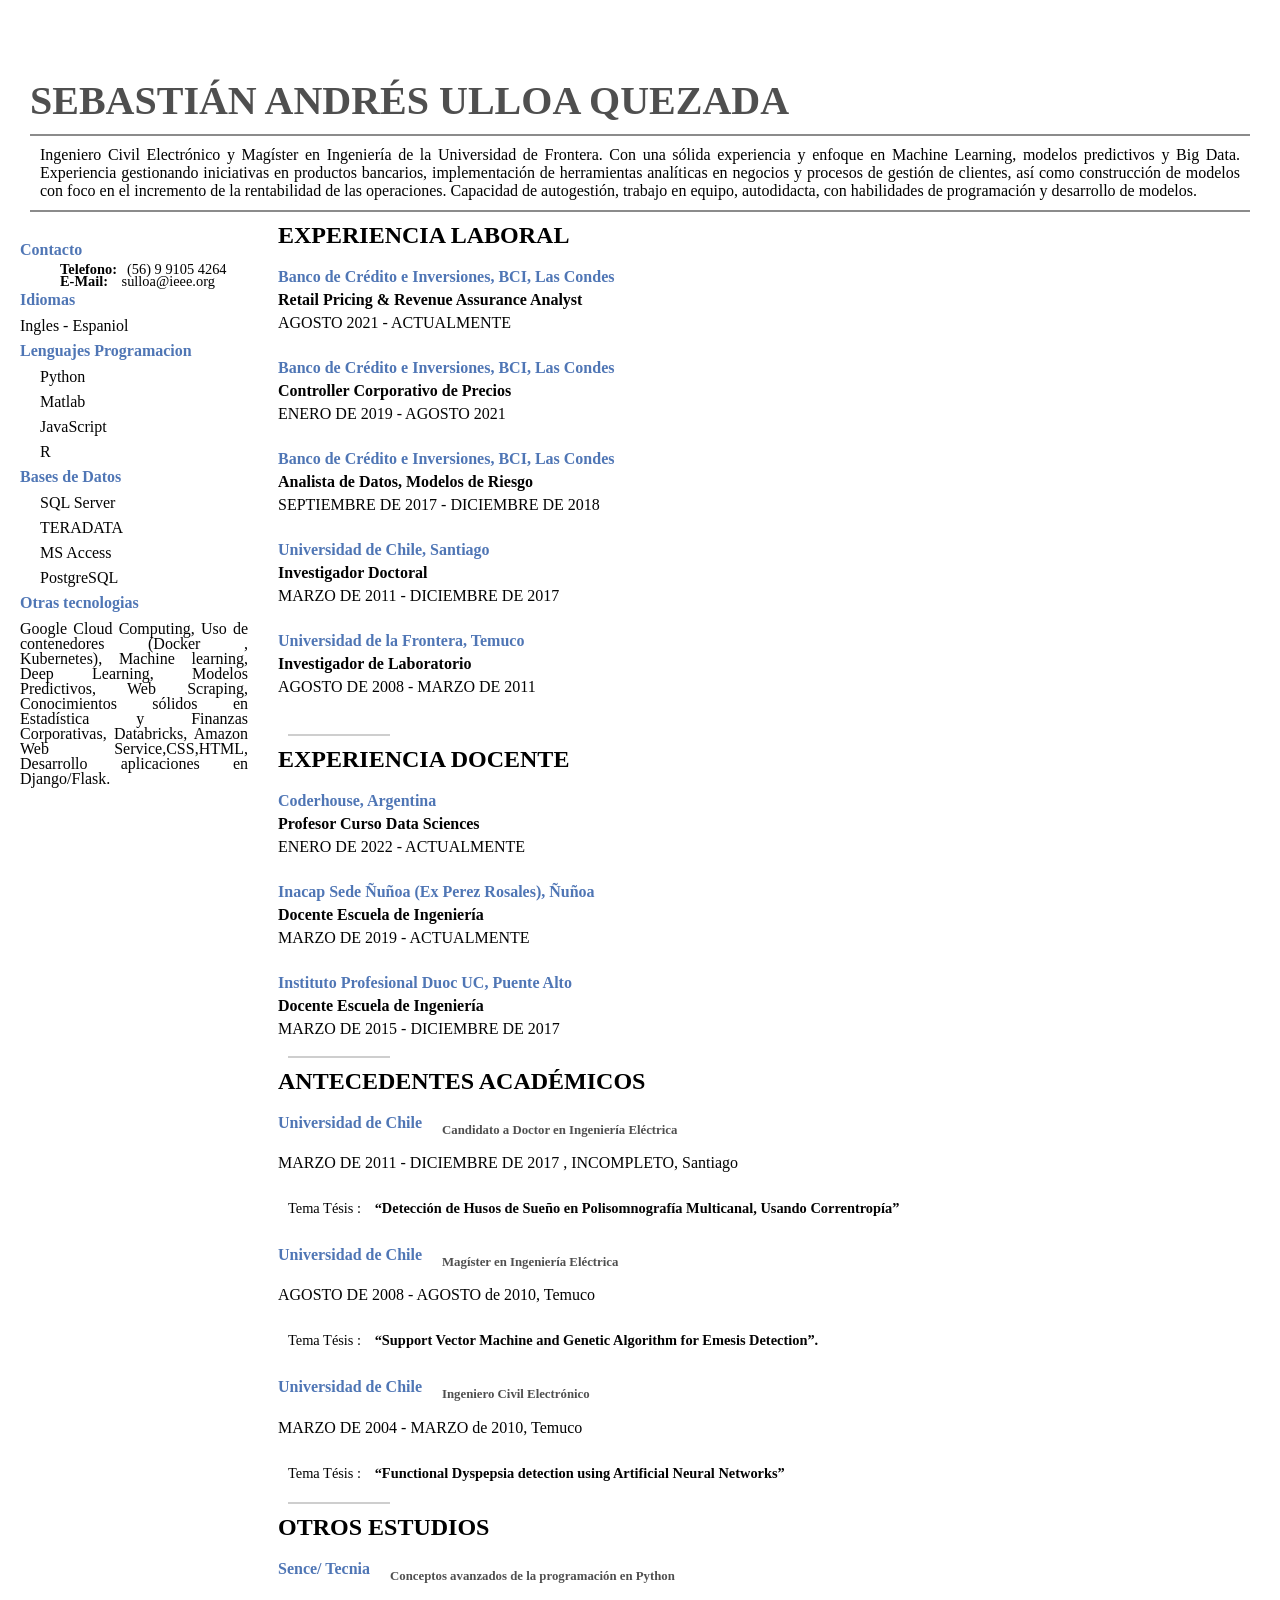
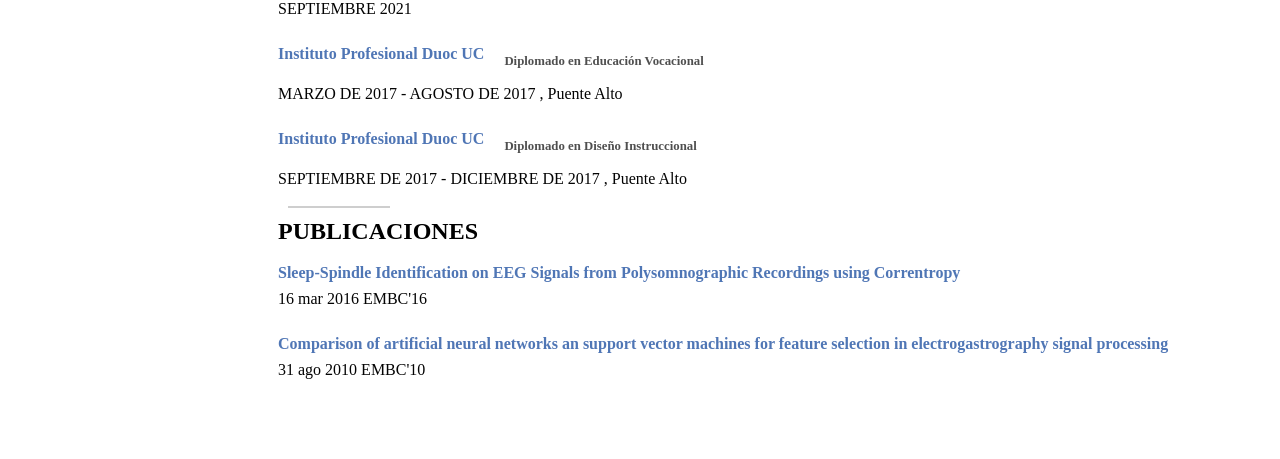
==== index.html @ 3f499055 "sdf" ====
<!DOCTYPE html>
<html>
<head>
    <link rel="stylesheet" type="text/css" href="CV.css"></link>
</head>
<body>


<div  class="nombre"><br>SEBASTIÁN ANDRÉS ULLOA QUEZADA</div>
<div class="perfil">
    <p>Ingeniero Civil Electrónico y Magíster en Ingeniería de la Universidad de Frontera. Con una sólida experiencia y enfoque en Machine Learning, modelos predictivos y Big Data.
        Experiencia gestionando iniciativas en productos bancarios, implementación de herramientas analíticas en negocios y procesos de gestión de clientes, así como construcción de modelos con foco en el incremento de la rentabilidad de las operaciones. Capacidad de autogestión, trabajo en equipo, autodidacta, con habilidades de programación y desarrollo de modelos.
    </p>
</div>

<div class="menu">
    <div class="item">
        <div class="institucion">Contacto</div>
        <div class="datos"><ul>
            <li><strong>Telefono:</strong>(56) 9 9105 4264</li>
            <li><strong>E-Mail:</strong> sulloa@ieee.org</li>
        </ul>
            </div>
        <div class="institucion">Idiomas</div>
        <div class="periodo">Ingles - Espaniol</div>
        <div class="institucion">Lenguajes Programacion</div>
        <div class="periodo">
            <ul>
                <li>Python</li>
                <li>Matlab</li>
                <li>JavaScript</li>
                <li>R</li>
            </ul>
        </div>
        <div class="institucion">Bases de Datos</div>
        <div class="periodo">
            <ul>
                <li>SQL Server</li>
                <li>TERADATA</li>
                <li>MS Access</li>
                <li>PostgreSQL</li>
            </ul>
        </div>
        <div class="institucion">Otras tecnologias</div>
        <div class="periodo">Google Cloud Computing, Uso de contenedores (Docker , Kubernetes), Machine learning, Deep Learning, Modelos Predictivos, Web Scraping, Conocimientos sólidos en Estadística y Finanzas Corporativas, Databricks, Amazon Web Service,CSS,HTML, Desarrollo aplicaciones en Django/Flask.</div>
        
    </div> 
     </div>

<div class="contenido">

    <div class="subtitulo">EXPERIENCIA LABORAL</div>
    <div class="item">
        <div class="institucion">Banco de Crédito e Inversiones, BCI, Las Condes</div>
        <div class="cargo">Retail Pricing & Revenue Assurance Analyst</div>
        <div class="periodo">AGOSTO 2021 - ACTUALMENTE</div>
        <div class="detalle-no">Identificación de oportunidades y mejorar la rentabilidad del banco y sus productos, así como participar de las iniciativas de innovación que se generan dentro de banco retail. Encargado en iniciativas de Avance en Cuotas, apoyo en los modelos de gestión de clientes depósitos a plazo y análisis/fijación de precios hipotecarios.
    </div> </div>
    <div class="item">
        <div class="institucion">Banco de Crédito e Inversiones, BCI, Las Condes</div>
        <div class="cargo">Controller Corporativo de Precios</div>
        <div class="periodo">ENERO DE 2019 - AGOSTO 2021</div>
        <div class="detalle-no">Análisis y Control de precios en productos financieros, área de Pricing gerencia segmentos, generando propuestas y acciones mediante el uso de técnicas estadísticas y ciencia de datos. Monitoreo y control productos bancarios, fijación precios productos hipotecarios y depósito a plazos.
    </div> </div> 
    <div class="item">
        <div class="institucion">Banco de Crédito e Inversiones, BCI, Las Condes</div>
        <div class="cargo">Analista de Datos, Modelos de Riesgo</div>
        <div class="periodo">SEPTIEMBRE DE 2017 - DICIEMBRE DE 2018</div>
        <div class="detalle-no">Analista de modelos de riesgo (Externo) para la subgerencia de riesgo y desarrollo de modelos, específicamente mis funciones fueron el desarrollo de modelos de segmentación de saldos vista, tarjetas de crédito y líneas de sobregiro.</div> 
   </div>

   <div class="item">
      <div class="institucion">Universidad de Chile, Santiago</div>
      <div class="cargo">Investigador Doctoral</div>
      <div class="periodo">MARZO DE 2011 - DICIEMBRE DE 2017</div>
      <div class="detalle-no">Investigador doctoral para el laboratorio de inteligencia computacional, desarrollo proyecto de detección de husos de sueño en polisomnografía multicanal, mediante correntropia y machine learning.</div> 
   </div>

   <div class="item">
    <div class="institucion">Universidad de la Frontera, Temuco</div>
    <div class="cargo">Investigador de Laboratorio</div>
    <div class="periodo">AGOSTO DE 2008 - MARZO DE 2011</div>
    <div class="detalle-no">Investigador y profesor auxiliar para la escuela de ingeniería eléctrica. Mi  investigación  estuvo relacionada al análisis de electrogastrogramas para la predicción de la emesis en pacientes en postoperatorio, empleando técnicas de inteligencia artificial, máquinas de soporte vectorial y algoritmos genéticos.
    </div> 
 </div>

 <div class="item-no">
    <div class="institucion">DIIT Chile, Temuco</div>
    <div class="cargo">Ingeniero de Soporte - Práctica Profesional</div>
    <div class="periodo">ENERO DE 2010 - MARZO DE 2010</div>
    <div class="detalle-no">Práctica profesional, período en el cual me desempeñe como ingeniero de sistemas, con foco en el mantenimiento y upgrade de los sistemas informáticos para distintas sedes Consalud en la región metropolitana.
    </div> 
 </div>

 <div class="item-no">
    <div class="institucion">CCU Chile, Temuco</div>
    <div class="cargo">Ingeniero de Suministros - Práctica Industrial</div>
    <div class="periodo">ENERO DE 2009 - MARZO DE 2009</div>
    <div class="detalle-no">Práctica Profesional, realicé tareas de soporte , mantenimiento y planificación en sistema de controladores lógicos programables para el área de suministros, CCU planta temuco.
    </div> 
 </div>
<hr>
<div class="subtitulo">EXPERIENCIA DOCENTE</div>

<div class="item">
    <div class="institucion">Coderhouse, Argentina</div>
    <div class="cargo">Profesor Curso Data Sciences</div>
    <div class="periodo">ENERO DE 2022 - ACTUALMENTE</div>
    <div class="detalle-no">Profesor Curso Ciencia de Datos Coderhouse, en este curso aprenderás la teoría y consideraciones técnicas para la construcción de modelos de Machine Learning que solucionen problemas reales en diversas industrias de manera predictiva.
    </div> 
 </div>

 <div class="item">
    <div class="institucion">Inacap Sede Ñuñoa (Ex Perez Rosales), Ñuñoa</div>
    <div class="cargo">Docente Escuela de Ingeniería</div>
    <div class="periodo">MARZO DE 2019 - ACTUALMENTE</div>
    <div class="detalle-no">Docente de Ingeniería, para las carrera de ingeniería industrial e ingeniería informática, Inacap sede Vicente Pérez Rosales. Dicto Ramos :  
        Investigación de Operaciones, Trabajo de Título, Probabilidad y Estadística, Inteligencia de Negocios, Programación Orientada a Objetos, Sistemas Operativos, Fundamentos de Hardware, Programación Front-End.        
    </div> 
 </div>

 <div class="item">
    <div class="institucion">Instituto Profesional Duoc UC, Puente Alto</div>
    <div class="cargo">Docente Escuela de Ingeniería</div>
    <div class="periodo">MARZO DE 2015 - DICIEMBRE DE 2017</div>
    <div class="detalle-no">Docente escuela de ingeniería eléctrica me desempeñe como docente para las carreras de técnico en electricidad y automatización industrial, así como también para la carrera de Ingeniería en electricidad y automatización industrial:
        Calibracion de Sensores e Instrumentos, Evaluación de Proyectos, Introducción a la computación orientada a la manufactura, Introducción a la Ingeniería                 
    </div> 
 </div>

 <hr>
 <div class="subtitulo">ANTECEDENTES ACADÉMICOS</div>

 <div class="item">
    <div class="combine">
        <span class="institucion">Universidad de Chile</span>
        <span class='grado'>Candidato a Doctor en Ingeniería Eléctrica</span>
        </div> 
    <div class="periodo">MARZO DE 2011 - DICIEMBRE DE 2017 , INCOMPLETO, Santiago</div>
    <div class="detalle-no">Estudiante e Investigador Doctoral, programa de Doctorado en Ingeniería eléctrica.</div> 
    <div class="combine">
        <div class="detalle">Tema Tésis :
        <strong>“Detección de Husos de Sueño en Polisomnografía Multicanal, Usando Correntropía”</strong></div>
</div></div>

<div class="item">
    <div class="combine">
        <span class="institucion">Universidad de Chile</span>
        <span class='grado'>Magíster en Ingeniería Eléctrica</span>
        </div> 
    <div class="periodo">AGOSTO DE 2008 - AGOSTO de 2010, Temuco</div>
    <div class="detalle-no">Máster en ingeniería, enfocado al trabajo en inteligencia computacional, redes neuronales, máquinas de soporte vectorial  y algoritmos genéticos.</div> 
    <div class="combine">
        <div class="detalle">Tema Tésis :
        <strong>“Support Vector Machine and Genetic Algorithm for Emesis Detection”.</strong></div>
</div></div>

<div class="item">
    <div class="combine">
        <span class="institucion">Universidad de Chile</span>
        <span class='grado'>Ingeniero Civil Electrónico</span>
        </div> 
    <div class="periodo">MARZO DE 2004 - MARZO de 2010, Temuco</div>
    <div class="detalle-no">Con enfoque en redes neuronales, inteligencia artificial y modelos predictivos sobre señales biomédicas.
    </div> 
    <div class="combine">
        <div class="detalle">Tema Tésis :
        <strong>“Functional Dyspepsia detection using Artificial Neural Networks”
        </strong></div>
</div></div>
<hr>
<div class="subtitulo">OTROS ESTUDIOS</div>
<div class="item">
    <div class="combine">
        <span class="institucion">Sence/ Tecnia</span>
        <span class='grado'>Conceptos avanzados de la programación en Python</span>
        </div> 
    <div class="periodo">SEPTIEMBRE 2021</div>
    <div class="detalle-no">Curso orientado a la certificación profesional en Python. Programación orientada a objetos.
    </div> 
    </div>

    <div class="item">
        <div class="combine">
            <span class="institucion">Instituto Profesional Duoc UC</span>
            <span class='grado'>Diplomado en Educación Vocacional</span>
            </div> 
        <div class="periodo">MARZO DE 2017 - AGOSTO DE 2017 , Puente Alto
        </div>
        <div class="detalle-no">Este diplomado busca desarrollar de mejor manera los procesos reflexivos de los docentes acerca de su práctica educativa y de cómo se pueden llevar a cabo procesos de enseñanza-aprendizaje cada vez más efectivos. 
        </div> 
        </div>


<div class="item">
            <div class="combine">
                <span class="institucion">Instituto Profesional Duoc UC</span>
                <span class='grado'>Diplomado en Diseño Instruccional</span>
                </div> 
            <div class="periodo">SEPTIEMBRE DE 2017 - DICIEMBRE DE 2017 , Puente Alto
            </div>
            <div class="detalle-no">El Diplomado de Diseño Instruccional proporciona herramientas a los docentes para el diseño de maletas didácticas (PIA, ET, PDA. PORTAFOLIO), las cuales sustentan y orientan el proceso de enseñanza aprendizaje que declara Duoc en su modelo educativo. 
            </div> 
            </div>

<hr>            
<div class="subtitulo">PUBLICACIONES</div>

<div class="item">
    <div class="institucion">Sleep-Spindle Identification on EEG Signals from Polysomnographic Recordings using Correntropy</div>
    <div class="periodo">16 mar 2016  EMBC'16</div>
    <div class="detalle-no">“Sleep spindles (SSs) are characteristic electroencephalographic (EEG) waveforms of sleep stages N2 and N3. One of the main problems associated with SS detection is the high number of false positives. In this paper we propose a new periodogram based on correntropy to detect SSs and enhance their characterization.”
    </div> 
 </div>

 <div class="item">
    <div class="institucion">Comparison of artificial neural networks an support vector machines for feature selection in electrogastrography signal processing</div>
    <div class="periodo">31 ago 2010 EMBC'10</div>
    <div class="detalle-no">“The paper describes a feature selection process applied to electrogastrogram (EGG) processing. The data set is formed by 42 EGG records from functional dyspeptic (FD) patients and 22 from healthy controls. A wrapper configuration classifier was implemented to discriminate between both classes. The aim of this work is to compare artificial neural networks (ANN) and support vector machines (SVM) when acting as fitness functions of a genetic algorithm (GA) that performs a feature selection process over some features extracted from the EGG signals.”
    </div> 
 </div>

</div></div>
</body>
</html>
---- CV.css ----
*{
    margin: 10px;
    padding:0px;
    text-align: justify;
    font-family: 'calibri';
    
}

.datos{
       font-size:  0.9em;
       position:static;
       text-justify: auto;
       line-height: 2px;
       }

ul li::marker {
        color: white;
        text-align: left;
      }

.nombre {
    margin-top: 20px;
    font-size:   2.5em;
    font-weight: 700;
    color: rgba(0, 0, 0, 0.69);
    
}

.perfil{
    border-top:2px solid rgba(0, 0, 0, 0.453);
    font-size:   1em;
    text-align: justify;
    border-bottom:2px solid rgba(0, 0, 0, 0.453);
}


.subtitulo{
    font-size:   1.5em;;
    margin-bottom: 5px;
    font-weight: 700;
    margin-left: 0px;
    margin-top: 0px;
    color: rgba(0, 0, 0, 1);
}

.institucion{    
    font-size:   1em;
    line-height: 1em;
    font-weight: 700;
    margin-left: 0px;
            margin-top: 0px;
    color: rgba(0, 57, 148, 0.69);}

.cargo{    
        font-size: 1em;
        line-height: 10px;
        padding-top: 0px;
        font-weight: 700;
        margin-left: 0px;
        margin-top: 0px;
        color: rgb(3, 3, 3);}

.periodo{    
            font-size: 1em;
            line-height: 15px;
            margin-left: 0px;
            margin-top: 0px;
            padding-top: 0px;
            color: rgb(3, 3, 3);}

.detalle{    
                font-size:   0.9em;
                color: rgb(3, 3, 3);
                text-align: justify;
                margin-left: 10px;
                /*
                margin-top: 0px;
                padding:0px;
                height: 0px;
                visibility: hidden;*/
            }

.combine{
    display : flex;
    margin-left:0px;
    margin-top: 0px;
}

.grado{ font-size:   0.80em;
    line-height: 0.80em;
    font-weight: 700;
    color: rgba(0, 0, 0, 0.69);}


.item{
    margin-left: 0px;
    margin-top: 20px;
}

.item-no{
    margin-left: 0px;
    margin-top: 0px;
    padding:0px;
    height: 0px;
    visibility: hidden;
}

.detalle-no{
    margin-left: 0px;
    margin-top: 0px;
    padding:0px;
    height: 0px;
    visibility: hidden;}

hr { width: 100px;
   border: 1px solid rgba(0, 0, 0, 0.193);
   
}

.contenido{width: 75%;
    float: left;
    position: relative;
    height: auto;
    margin-left: 0px;
    margin-top: 0px;
    padding:0px;
    height: 0px;}
.menu {width: 20%; 
    float: left;
    position: relative;
    height: auto;
    margin-left: 0px;
    margin-top: 0px;
    padding:0px;
    height: 0px;
      }
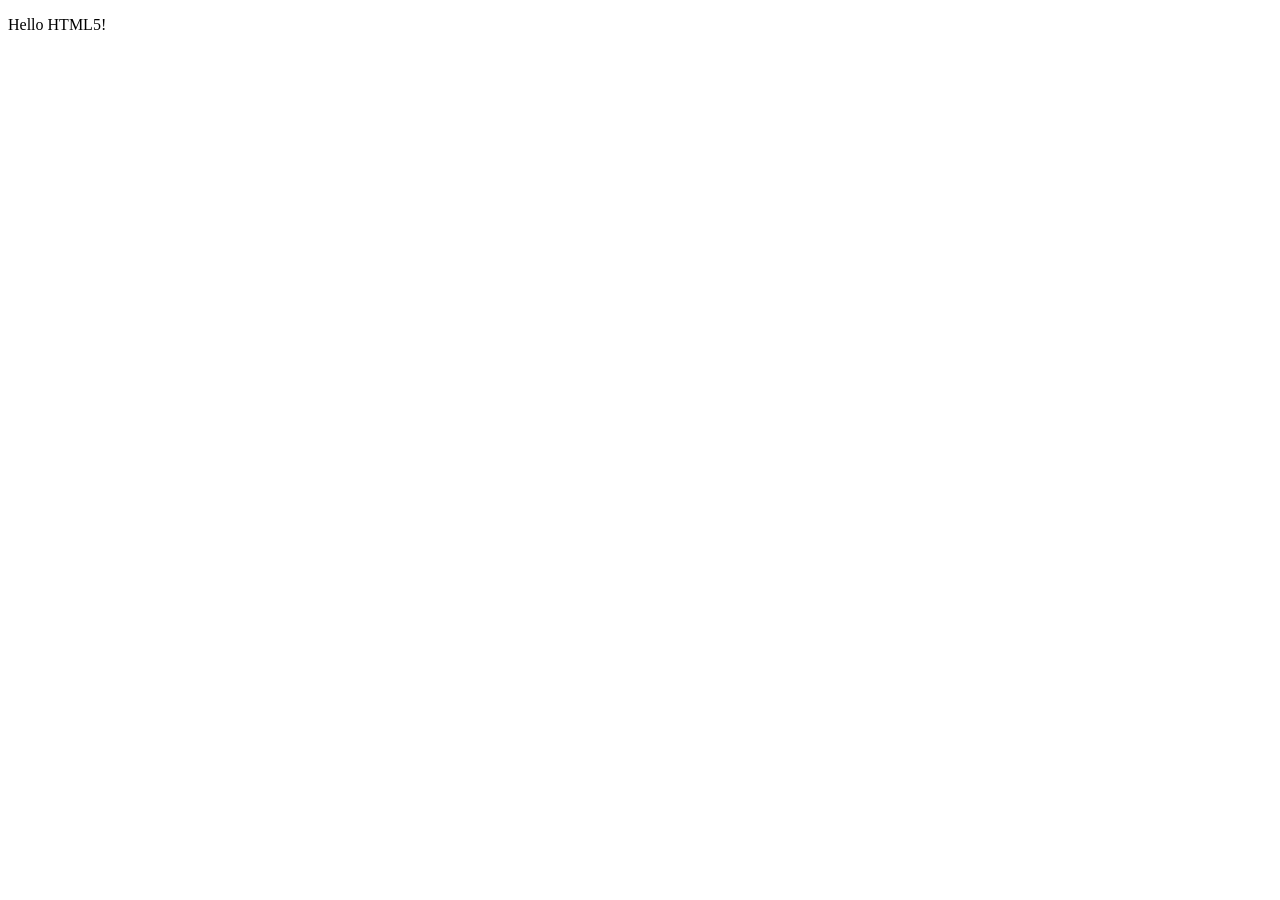
==== commit db1d6d26: "Update index.html" ====
--- a/index.html
+++ b/index.html
@@ -1,225 +1,10 @@
 <!DOCTYPE html>
 <html>
-<head>
-    <link rel="stylesheet" type="text/css" href="CV.css"></link>
-</head>
-<body>
-
-
-<div  class="nombre"><br>SEBASTIÁN ANDRÉS ULLOA QUEZADA</div>
-<div class="perfil">
-    <p>Ingeniero Civil Electrónico y Magíster en Ingeniería de la Universidad de Frontera. Con una sólida experiencia y enfoque en Machine Learning, modelos predictivos y Big Data.
-        Experiencia gestionando iniciativas en productos bancarios, implementación de herramientas analíticas en negocios y procesos de gestión de clientes, así como construcción de modelos con foco en el incremento de la rentabilidad de las operaciones. Capacidad de autogestión, trabajo en equipo, autodidacta, con habilidades de programación y desarrollo de modelos.
-    </p>
-</div>
-
-<div class="menu">
-    <div class="item">
-        <div class="institucion">Contacto</div>
-        <div class="datos"><ul>
-            <li><strong>Telefono:</strong>(56) 9 9105 4264</li>
-            <li><strong>E-Mail:</strong> sulloa@ieee.org</li>
-        </ul>
-            </div>
-        <div class="institucion">Idiomas</div>
-        <div class="periodo">Ingles - Espaniol</div>
-        <div class="institucion">Lenguajes Programacion</div>
-        <div class="periodo">
-            <ul>
-                <li>Python</li>
-                <li>Matlab</li>
-                <li>JavaScript</li>
-                <li>R</li>
-            </ul>
-        </div>
-        <div class="institucion">Bases de Datos</div>
-        <div class="periodo">
-            <ul>
-                <li>SQL Server</li>
-                <li>TERADATA</li>
-                <li>MS Access</li>
-                <li>PostgreSQL</li>
-            </ul>
-        </div>
-        <div class="institucion">Otras tecnologias</div>
-        <div class="periodo">Google Cloud Computing, Uso de contenedores (Docker , Kubernetes), Machine learning, Deep Learning, Modelos Predictivos, Web Scraping, Conocimientos sólidos en Estadística y Finanzas Corporativas, Databricks, Amazon Web Service,CSS,HTML, Desarrollo aplicaciones en Django/Flask.</div>
-        
-    </div> 
-     </div>
-
-<div class="contenido">
-
-    <div class="subtitulo">EXPERIENCIA LABORAL</div>
-    <div class="item">
-        <div class="institucion">Banco de Crédito e Inversiones, BCI, Las Condes</div>
-        <div class="cargo">Retail Pricing & Revenue Assurance Analyst</div>
-        <div class="periodo">AGOSTO 2021 - ACTUALMENTE</div>
-        <div class="detalle-no">Identificación de oportunidades y mejorar la rentabilidad del banco y sus productos, así como participar de las iniciativas de innovación que se generan dentro de banco retail. Encargado en iniciativas de Avance en Cuotas, apoyo en los modelos de gestión de clientes depósitos a plazo y análisis/fijación de precios hipotecarios.
-    </div> </div>
-    <div class="item">
-        <div class="institucion">Banco de Crédito e Inversiones, BCI, Las Condes</div>
-        <div class="cargo">Controller Corporativo de Precios</div>
-        <div class="periodo">ENERO DE 2019 - AGOSTO 2021</div>
-        <div class="detalle-no">Análisis y Control de precios en productos financieros, área de Pricing gerencia segmentos, generando propuestas y acciones mediante el uso de técnicas estadísticas y ciencia de datos. Monitoreo y control productos bancarios, fijación precios productos hipotecarios y depósito a plazos.
-    </div> </div> 
-    <div class="item">
-        <div class="institucion">Banco de Crédito e Inversiones, BCI, Las Condes</div>
-        <div class="cargo">Analista de Datos, Modelos de Riesgo</div>
-        <div class="periodo">SEPTIEMBRE DE 2017 - DICIEMBRE DE 2018</div>
-        <div class="detalle-no">Analista de modelos de riesgo (Externo) para la subgerencia de riesgo y desarrollo de modelos, específicamente mis funciones fueron el desarrollo de modelos de segmentación de saldos vista, tarjetas de crédito y líneas de sobregiro.</div> 
-   </div>
-
-   <div class="item">
-      <div class="institucion">Universidad de Chile, Santiago</div>
-      <div class="cargo">Investigador Doctoral</div>
-      <div class="periodo">MARZO DE 2011 - DICIEMBRE DE 2017</div>
-      <div class="detalle-no">Investigador doctoral para el laboratorio de inteligencia computacional, desarrollo proyecto de detección de husos de sueño en polisomnografía multicanal, mediante correntropia y machine learning.</div> 
-   </div>
-
-   <div class="item">
-    <div class="institucion">Universidad de la Frontera, Temuco</div>
-    <div class="cargo">Investigador de Laboratorio</div>
-    <div class="periodo">AGOSTO DE 2008 - MARZO DE 2011</div>
-    <div class="detalle-no">Investigador y profesor auxiliar para la escuela de ingeniería eléctrica. Mi  investigación  estuvo relacionada al análisis de electrogastrogramas para la predicción de la emesis en pacientes en postoperatorio, empleando técnicas de inteligencia artificial, máquinas de soporte vectorial y algoritmos genéticos.
-    </div> 
- </div>
-
- <div class="item-no">
-    <div class="institucion">DIIT Chile, Temuco</div>
-    <div class="cargo">Ingeniero de Soporte - Práctica Profesional</div>
-    <div class="periodo">ENERO DE 2010 - MARZO DE 2010</div>
-    <div class="detalle-no">Práctica profesional, período en el cual me desempeñe como ingeniero de sistemas, con foco en el mantenimiento y upgrade de los sistemas informáticos para distintas sedes Consalud en la región metropolitana.
-    </div> 
- </div>
-
- <div class="item-no">
-    <div class="institucion">CCU Chile, Temuco</div>
-    <div class="cargo">Ingeniero de Suministros - Práctica Industrial</div>
-    <div class="periodo">ENERO DE 2009 - MARZO DE 2009</div>
-    <div class="detalle-no">Práctica Profesional, realicé tareas de soporte , mantenimiento y planificación en sistema de controladores lógicos programables para el área de suministros, CCU planta temuco.
-    </div> 
- </div>
-<hr>
-<div class="subtitulo">EXPERIENCIA DOCENTE</div>
-
-<div class="item">
-    <div class="institucion">Coderhouse, Argentina</div>
-    <div class="cargo">Profesor Curso Data Sciences</div>
-    <div class="periodo">ENERO DE 2022 - ACTUALMENTE</div>
-    <div class="detalle-no">Profesor Curso Ciencia de Datos Coderhouse, en este curso aprenderás la teoría y consideraciones técnicas para la construcción de modelos de Machine Learning que solucionen problemas reales en diversas industrias de manera predictiva.
-    </div> 
- </div>
-
- <div class="item">
-    <div class="institucion">Inacap Sede Ñuñoa (Ex Perez Rosales), Ñuñoa</div>
-    <div class="cargo">Docente Escuela de Ingeniería</div>
-    <div class="periodo">MARZO DE 2019 - ACTUALMENTE</div>
-    <div class="detalle-no">Docente de Ingeniería, para las carrera de ingeniería industrial e ingeniería informática, Inacap sede Vicente Pérez Rosales. Dicto Ramos :  
-        Investigación de Operaciones, Trabajo de Título, Probabilidad y Estadística, Inteligencia de Negocios, Programación Orientada a Objetos, Sistemas Operativos, Fundamentos de Hardware, Programación Front-End.        
-    </div> 
- </div>
-
- <div class="item">
-    <div class="institucion">Instituto Profesional Duoc UC, Puente Alto</div>
-    <div class="cargo">Docente Escuela de Ingeniería</div>
-    <div class="periodo">MARZO DE 2015 - DICIEMBRE DE 2017</div>
-    <div class="detalle-no">Docente escuela de ingeniería eléctrica me desempeñe como docente para las carreras de técnico en electricidad y automatización industrial, así como también para la carrera de Ingeniería en electricidad y automatización industrial:
-        Calibracion de Sensores e Instrumentos, Evaluación de Proyectos, Introducción a la computación orientada a la manufactura, Introducción a la Ingeniería                 
-    </div> 
- </div>
-
- <hr>
- <div class="subtitulo">ANTECEDENTES ACADÉMICOS</div>
-
- <div class="item">
-    <div class="combine">
-        <span class="institucion">Universidad de Chile</span>
-        <span class='grado'>Candidato a Doctor en Ingeniería Eléctrica</span>
-        </div> 
-    <div class="periodo">MARZO DE 2011 - DICIEMBRE DE 2017 , INCOMPLETO, Santiago</div>
-    <div class="detalle-no">Estudiante e Investigador Doctoral, programa de Doctorado en Ingeniería eléctrica.</div> 
-    <div class="combine">
-        <div class="detalle">Tema Tésis :
-        <strong>“Detección de Husos de Sueño en Polisomnografía Multicanal, Usando Correntropía”</strong></div>
-</div></div>
-
-<div class="item">
-    <div class="combine">
-        <span class="institucion">Universidad de Chile</span>
-        <span class='grado'>Magíster en Ingeniería Eléctrica</span>
-        </div> 
-    <div class="periodo">AGOSTO DE 2008 - AGOSTO de 2010, Temuco</div>
-    <div class="detalle-no">Máster en ingeniería, enfocado al trabajo en inteligencia computacional, redes neuronales, máquinas de soporte vectorial  y algoritmos genéticos.</div> 
-    <div class="combine">
-        <div class="detalle">Tema Tésis :
-        <strong>“Support Vector Machine and Genetic Algorithm for Emesis Detection”.</strong></div>
-</div></div>
-
-<div class="item">
-    <div class="combine">
-        <span class="institucion">Universidad de Chile</span>
-        <span class='grado'>Ingeniero Civil Electrónico</span>
-        </div> 
-    <div class="periodo">MARZO DE 2004 - MARZO de 2010, Temuco</div>
-    <div class="detalle-no">Con enfoque en redes neuronales, inteligencia artificial y modelos predictivos sobre señales biomédicas.
-    </div> 
-    <div class="combine">
-        <div class="detalle">Tema Tésis :
-        <strong>“Functional Dyspepsia detection using Artificial Neural Networks”
-        </strong></div>
-</div></div>
-<hr>
-<div class="subtitulo">OTROS ESTUDIOS</div>
-<div class="item">
-    <div class="combine">
-        <span class="institucion">Sence/ Tecnia</span>
-        <span class='grado'>Conceptos avanzados de la programación en Python</span>
-        </div> 
-    <div class="periodo">SEPTIEMBRE 2021</div>
-    <div class="detalle-no">Curso orientado a la certificación profesional en Python. Programación orientada a objetos.
-    </div> 
-    </div>
-
-    <div class="item">
-        <div class="combine">
-            <span class="institucion">Instituto Profesional Duoc UC</span>
-            <span class='grado'>Diplomado en Educación Vocacional</span>
-            </div> 
-        <div class="periodo">MARZO DE 2017 - AGOSTO DE 2017 , Puente Alto
-        </div>
-        <div class="detalle-no">Este diplomado busca desarrollar de mejor manera los procesos reflexivos de los docentes acerca de su práctica educativa y de cómo se pueden llevar a cabo procesos de enseñanza-aprendizaje cada vez más efectivos. 
-        </div> 
-        </div>
-
-
-<div class="item">
-            <div class="combine">
-                <span class="institucion">Instituto Profesional Duoc UC</span>
-                <span class='grado'>Diplomado en Diseño Instruccional</span>
-                </div> 
-            <div class="periodo">SEPTIEMBRE DE 2017 - DICIEMBRE DE 2017 , Puente Alto
-            </div>
-            <div class="detalle-no">El Diplomado de Diseño Instruccional proporciona herramientas a los docentes para el diseño de maletas didácticas (PIA, ET, PDA. PORTAFOLIO), las cuales sustentan y orientan el proceso de enseñanza aprendizaje que declara Duoc en su modelo educativo. 
-            </div> 
-            </div>
-
-<hr>            
-<div class="subtitulo">PUBLICACIONES</div>
-
-<div class="item">
-    <div class="institucion">Sleep-Spindle Identification on EEG Signals from Polysomnographic Recordings using Correntropy</div>
-    <div class="periodo">16 mar 2016  EMBC'16</div>
-    <div class="detalle-no">“Sleep spindles (SSs) are characteristic electroencephalographic (EEG) waveforms of sleep stages N2 and N3. One of the main problems associated with SS detection is the high number of false positives. In this paper we propose a new periodogram based on correntropy to detect SSs and enhance their characterization.”
-    </div> 
- </div>
-
- <div class="item">
-    <div class="institucion">Comparison of artificial neural networks an support vector machines for feature selection in electrogastrography signal processing</div>
-    <div class="periodo">31 ago 2010 EMBC'10</div>
-    <div class="detalle-no">“The paper describes a feature selection process applied to electrogastrogram (EGG) processing. The data set is formed by 42 EGG records from functional dyspeptic (FD) patients and 22 from healthy controls. A wrapper configuration classifier was implemented to discriminate between both classes. The aim of this work is to compare artificial neural networks (ANN) and support vector machines (SVM) when acting as fitness functions of a genetic algorithm (GA) that performs a feature selection process over some features extracted from the EGG signals.”
-    </div> 
- </div>
-
-</div></div>
-</body>
-</html>+   <head>
+      <title>HTML Meta Tag</title>
+      <meta http-equiv = "refresh" content = "2; url = https://github.com/sightes" />
+   </head>
+   <body>
+      <p>Hello HTML5!</p>
+   </body>
+</html>
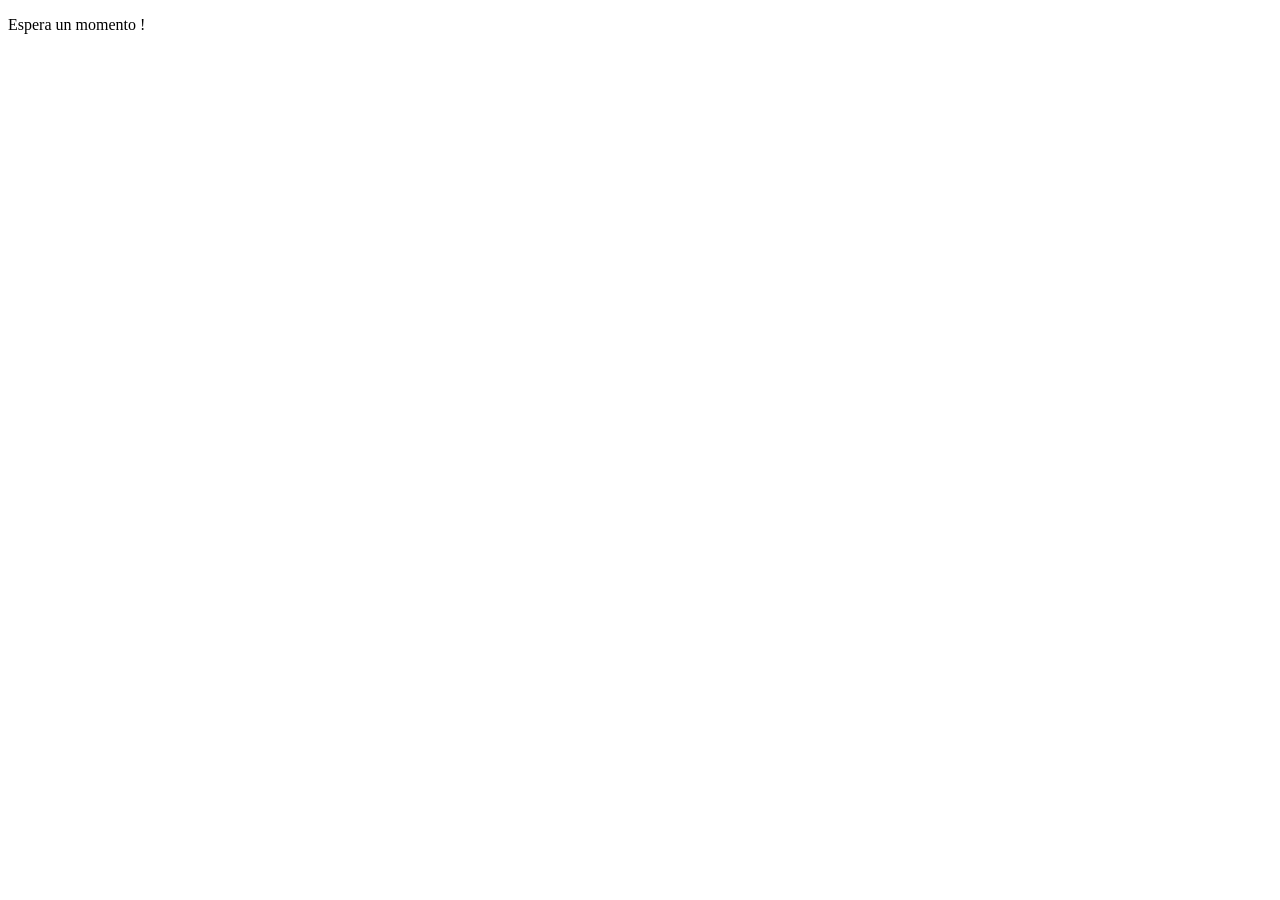
==== commit 25a83b65: "Update index.html" ====
--- a/index.html
+++ b/index.html
@@ -5,6 +5,6 @@
       <meta http-equiv = "refresh" content = "2; url = https://github.com/sightes" />
    </head>
    <body>
-      <p>Hello HTML5!</p>
+      <p>Espera un momento !</p>
    </body>
 </html>
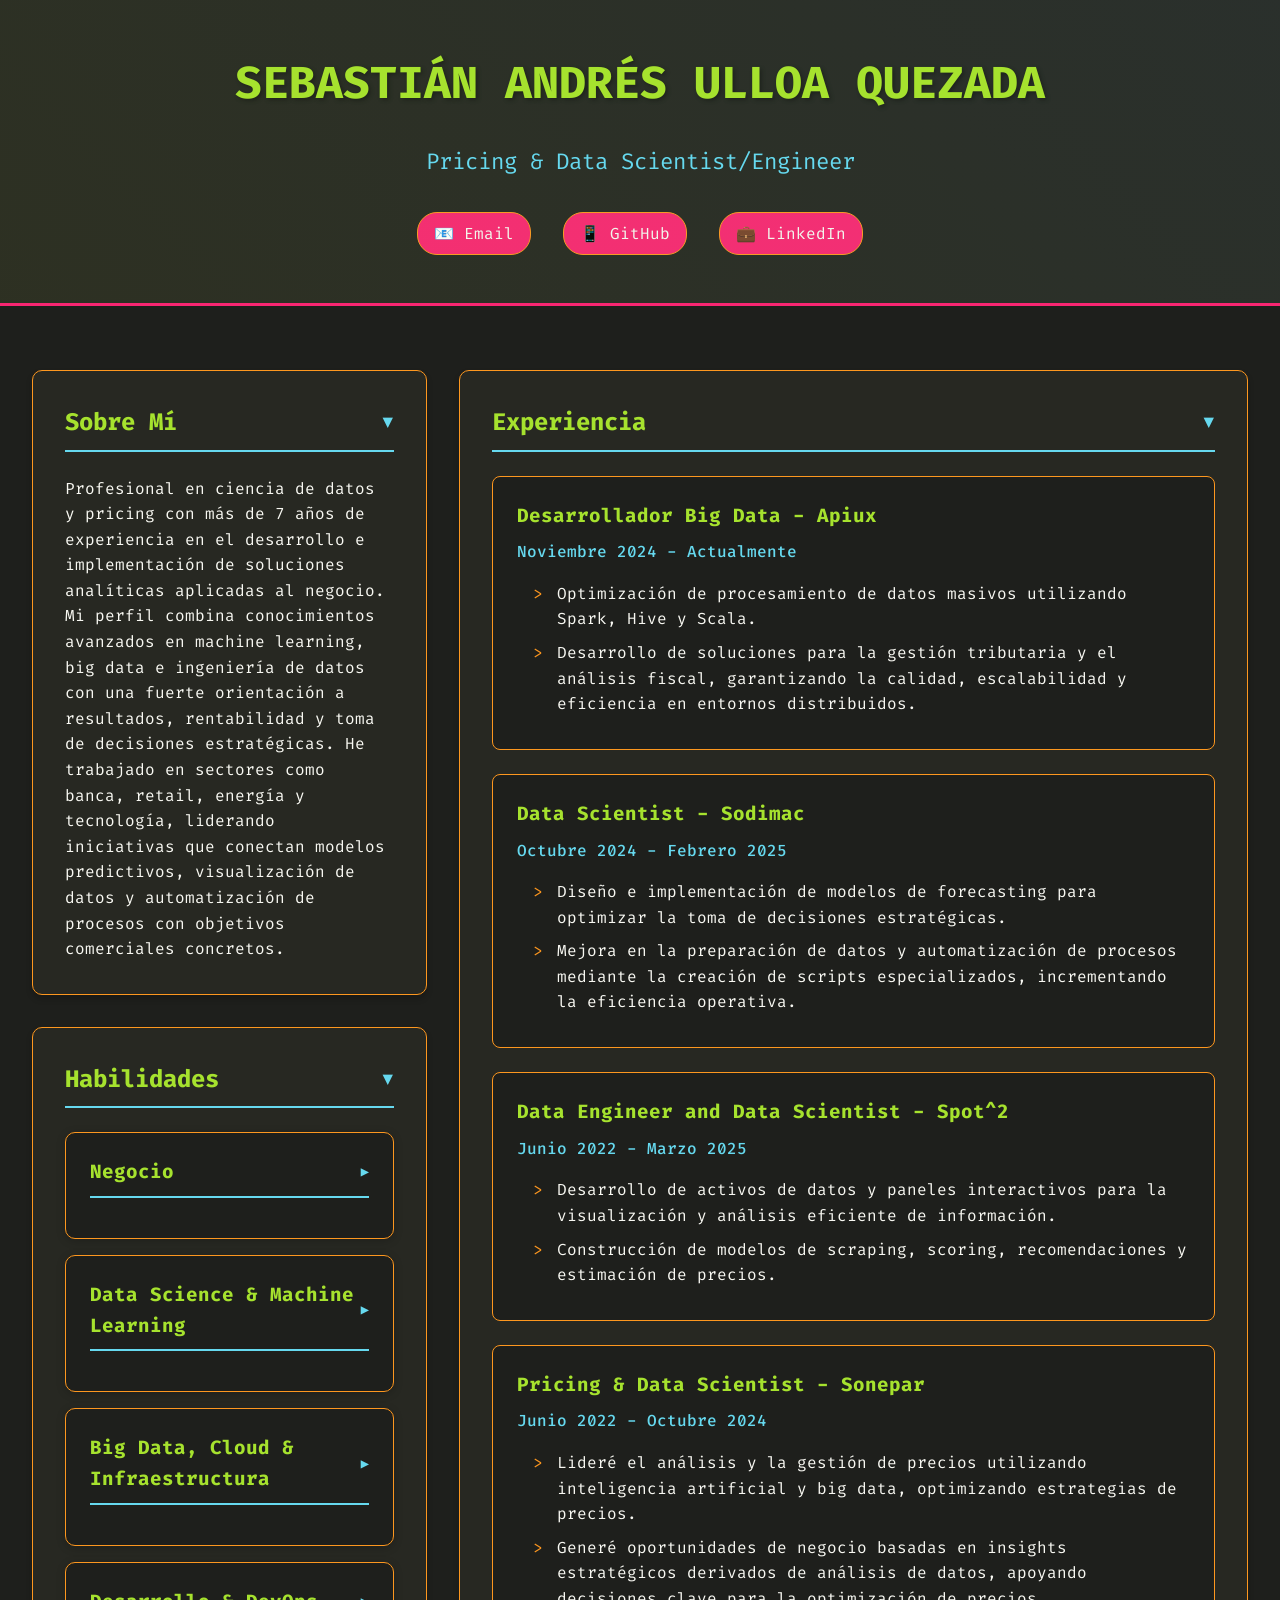
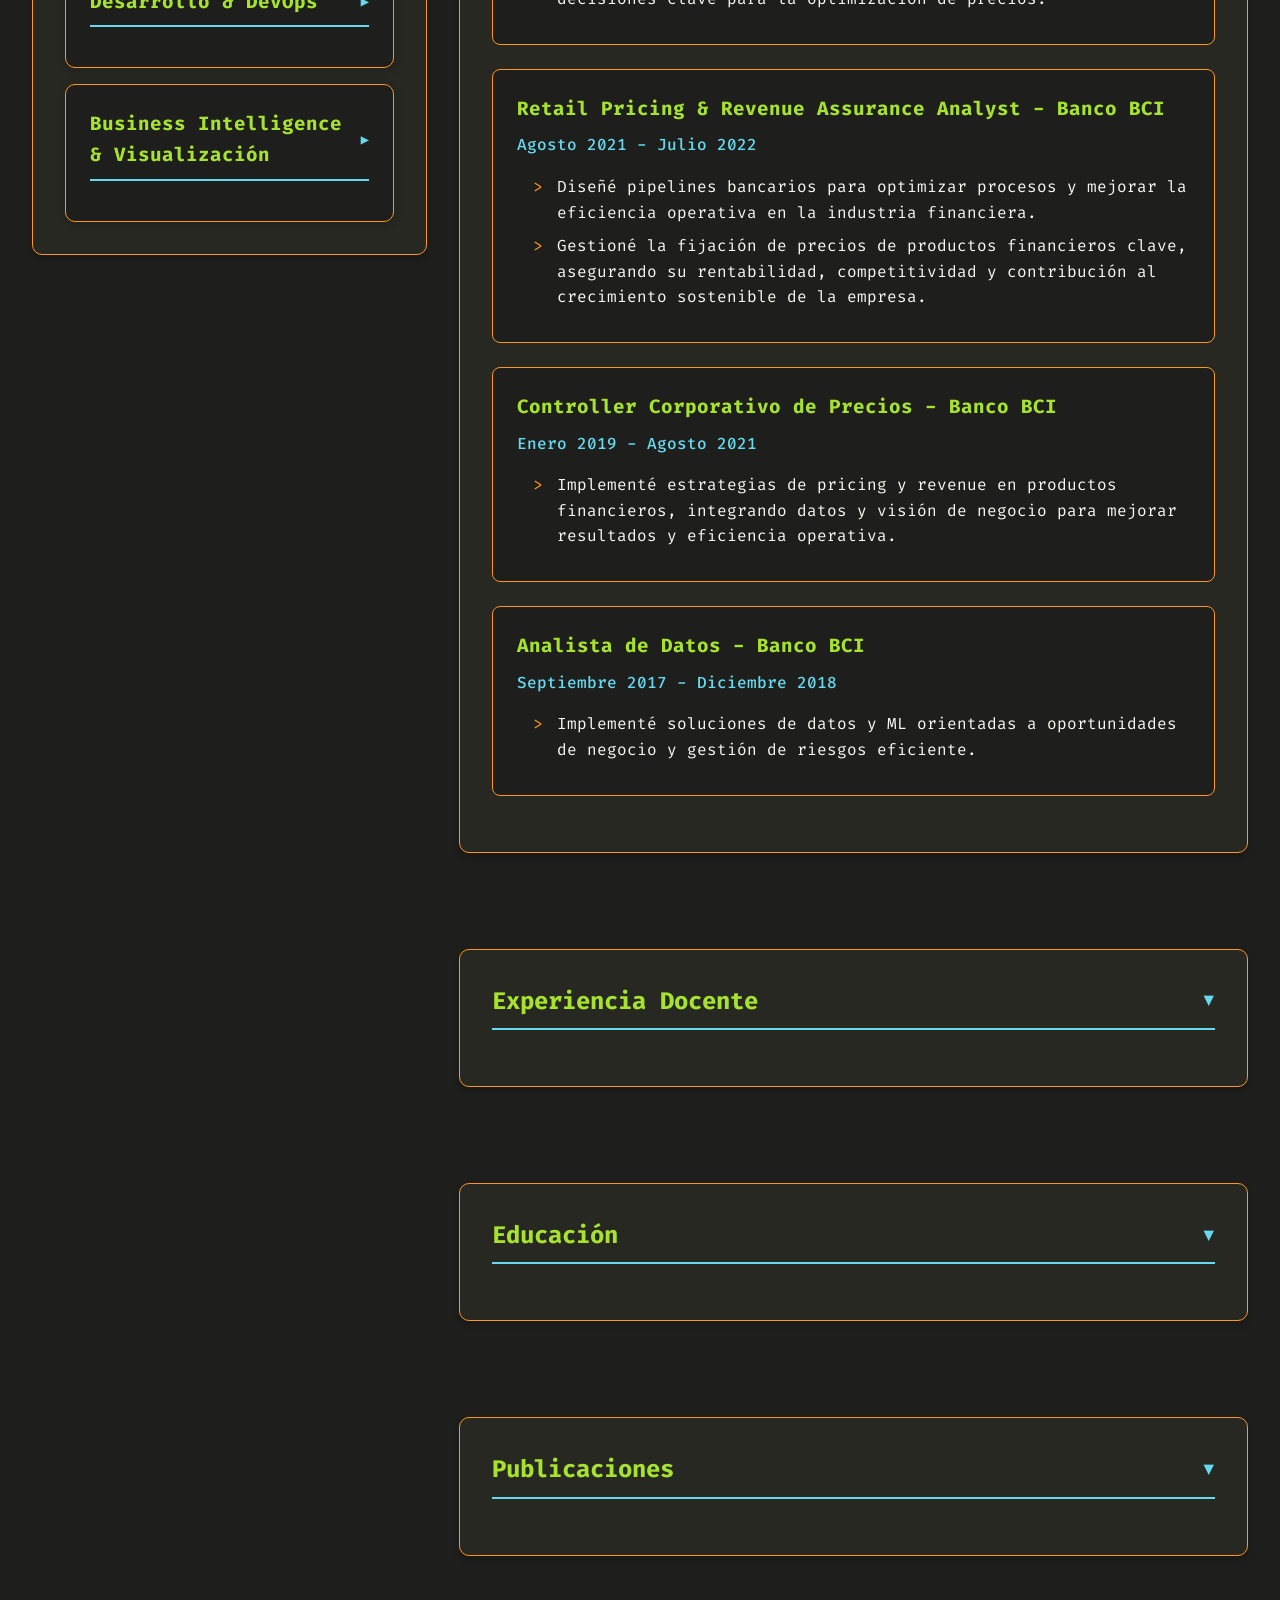
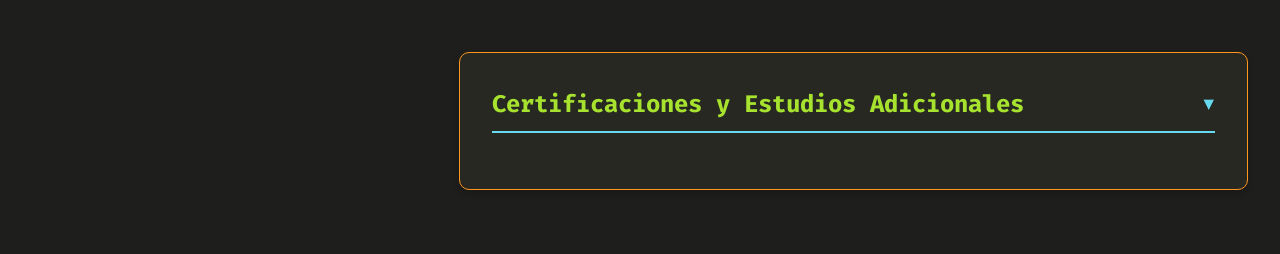
==== commit 87d51fc3: "website" ====
--- a/index.html
+++ b/index.html
@@ -1,10 +1,674 @@
 <!DOCTYPE html>
-<html>
-   <head>
-      <title>HTML Meta Tag</title>
-      <meta http-equiv = "refresh" content = "2; url = https://github.com/sightes" />
-   </head>
-   <body>
-      <p>Espera un momento !</p>
-   </body>
+<html lang="es">
+<head>
+    <meta charset="UTF-8">
+    <meta name="viewport" content="width=device-width, initial-scale=1.0">
+    <title>Sebastian Ulloa - CV</title>
+    <style>
+        :root {
+            --primary-color: #272822;
+            --secondary-color: #f92672;
+            --text-color: #f8f8f2;
+            --light-bg: #1e1f1c;
+            --dark-bg: #1e1f1c;
+            --card-bg: #272822;
+            --hover-color: #2d2e29;
+            --accent-1: #a6e22e;
+            --accent-2: #66d9ef;
+            --accent-3: #fd971f;
+        }
+
+        * {
+            margin: 0;
+            padding: 0;
+            box-sizing: border-box;
+            font-family: 'Fira Code', 'Consolas', monospace;
+        }
+
+        body {
+            line-height: 1.6;
+            color: var(--text-color);
+            background-color: var(--dark-bg);
+        }
+
+        .container {
+            max-width: 1400px;
+            margin: 0 auto;
+            padding: 2rem;
+            display: grid;
+            grid-template-columns: 1fr 2fr;
+            gap: 2rem;
+        }
+
+        .left-column {
+            position: sticky;
+            top: 2rem;
+            height: fit-content;
+        }
+
+        .right-column {
+            display: flex;
+            flex-direction: column;
+            gap: 2rem;
+        }
+
+        header {
+            background: var(--primary-color);
+            color: var(--text-color);
+            padding: 3rem 0;
+            text-align: center;
+            position: relative;
+            overflow: hidden;
+            border-bottom: 3px solid var(--secondary-color);
+        }
+
+        header::before {
+            content: '';
+            position: absolute;
+            top: 0;
+            left: 0;
+            right: 0;
+            bottom: 0;
+            background: linear-gradient(45deg, var(--accent-1), var(--accent-2));
+            opacity: 0.05;
+            z-index: 1;
+        }
+
+        h1 {
+            font-size: 2.8rem;
+            margin-bottom: 1.5rem;
+            text-shadow: 2px 2px 4px rgba(0,0,0,0.3);
+            color: var(--accent-1);
+            position: relative;
+            z-index: 2;
+        }
+
+        header p {
+            font-size: 1.4rem;
+            color: var(--accent-2);
+            margin-bottom: 2rem;
+            position: relative;
+            z-index: 2;
+        }
+
+        .profile-img {
+            width: 200px;
+            height: 200px;
+            border-radius: 50%;
+            margin-bottom: 1rem;
+            border: 5px solid var(--accent-2);
+            transition: transform 0.3s ease;
+            cursor: pointer;
+            box-shadow: 0 0 20px rgba(102, 217, 239, 0.3);
+        }
+
+        .profile-img:hover {
+            transform: scale(1.05);
+            box-shadow: 0 0 30px rgba(102, 217, 239, 0.5);
+        }
+
+        .section {
+            background: var(--card-bg);
+            padding: 2rem;
+            margin: 2rem 0;
+            border-radius: 10px;
+            box-shadow: 0 4px 6px rgba(0,0,0,0.2);
+            transition: transform 0.3s ease, box-shadow 0.3s ease;
+            cursor: pointer;
+            border: 1px solid var(--accent-3);
+            position: relative;
+            z-index: 2;
+        }
+
+        .section:hover {
+            transform: translateY(-5px);
+            box-shadow: 0 6px 12px rgba(0,0,0,0.3);
+            border-color: var(--accent-2);
+        }
+
+        h2 {
+            color: var(--accent-1);
+            margin-bottom: 1.5rem;
+            border-bottom: 2px solid var(--accent-2);
+            padding-bottom: 0.5rem;
+            display: flex;
+            justify-content: space-between;
+            align-items: center;
+            font-family: 'Fira Code', monospace;
+        }
+
+        h2::after {
+            content: '▼';
+            font-size: 0.8em;
+            transition: transform 0.3s ease;
+            color: var(--accent-2);
+        }
+
+        .section-content {
+            max-height: 5000px;
+            overflow: visible;
+            transition: max-height 0.5s ease-out;
+            position: relative;
+            z-index: 1;
+        }
+
+        .section-content.collapsed {
+            max-height: 0;
+            overflow: hidden;
+        }
+
+        .skills-grid {
+            display: flex;
+            flex-direction: column;
+            gap: 1rem;
+        }
+
+        .skill-category {
+            background: var(--light-bg);
+            padding: 1.5rem;
+            border-radius: 10px;
+            box-shadow: 0 2px 10px rgba(0,0,0,0.2);
+            transition: transform 0.3s ease;
+            cursor: pointer;
+            border: 1px solid var(--accent-3);
+            margin-bottom: 0;
+        }
+
+        .skill-category:hover {
+            transform: scale(1.02);
+            border-color: var(--accent-2);
+        }
+
+        .skill-category h3 {
+            color: var(--accent-1);
+            margin-bottom: 1rem;
+            font-size: 1.2rem;
+            border-bottom: 2px solid var(--accent-2);
+            padding-bottom: 0.5rem;
+            display: flex;
+            justify-content: space-between;
+            align-items: center;
+        }
+
+        .skill-category h3::after {
+            content: '▼';
+            font-size: 0.8em;
+            transition: transform 0.3s ease;
+            color: var(--accent-2);
+        }
+
+        .skill-category.collapsed h3::after {
+            transform: rotate(-90deg);
+        }
+
+        .skill-category ul {
+            list-style: none;
+            padding: 0;
+            max-height: 500px;
+            overflow: hidden;
+            transition: max-height 0.3s ease-out;
+        }
+
+        .skill-category.collapsed ul {
+            max-height: 0;
+        }
+
+        .experience-item {
+            background: var(--light-bg);
+            padding: 1.5rem;
+            border-radius: 8px;
+            margin-bottom: 1.5rem;
+            transition: all 0.3s ease;
+            cursor: pointer;
+            border: 1px solid var(--accent-3);
+            display: block;
+            width: 100%;
+            position: relative;
+            z-index: 1;
+        }
+
+        .section-content.collapsed .experience-item {
+            opacity: 0;
+            visibility: hidden;
+        }
+
+        .experience-item h3 {
+            color: var(--accent-1);
+            margin-bottom: 0.5rem;
+            font-size: 1.2rem;
+            display: block;
+        }
+
+        .experience-item p {
+            color: var(--accent-2);
+            margin-bottom: 1rem;
+            font-weight: 500;
+            display: block;
+        }
+
+        .experience-item ul {
+            list-style: none;
+            padding-left: 1rem;
+            display: block;
+        }
+
+        .experience-item li {
+            margin-bottom: 0.5rem;
+            position: relative;
+            padding-left: 1.5rem;
+            display: block;
+        }
+
+        .experience-item li:before {
+            content: ">";
+            color: var(--accent-3);
+            position: absolute;
+            left: 0;
+        }
+
+        .experience-item:hover {
+            transform: translateX(5px);
+            background: var(--hover-color);
+            border-color: var(--accent-2);
+        }
+
+        .contact-info {
+            display: flex;
+            justify-content: center;
+            gap: 2rem;
+            margin-top: 1rem;
+        }
+
+        .contact-info a {
+            color: var(--text-color);
+            text-decoration: none;
+            transition: all 0.3s ease;
+            padding: 0.5rem 1rem;
+            border-radius: 20px;
+            background: var(--secondary-color);
+            border: 1px solid var(--accent-3);
+        }
+
+        .contact-info a:hover {
+            transform: translateY(-3px);
+            box-shadow: 0 4px 8px rgba(0,0,0,0.2);
+            background: var(--accent-2);
+            border-color: var(--accent-2);
+        }
+
+        .education-item {
+            margin-bottom: 1.5rem;
+        }
+
+        .education-item h3 {
+            color: var(--accent-1);
+            margin-bottom: 0.5rem;
+        }
+
+        .certification-item {
+            margin-bottom: 1rem;
+        }
+
+        .publication-item {
+            margin-bottom: 2rem;
+            padding: 1rem;
+            background: var(--light-bg);
+            border-radius: 8px;
+            transition: transform 0.3s ease;
+            border: 1px solid var(--accent-3);
+        }
+
+        .publication-item:hover {
+            transform: translateY(-2px);
+            border-color: var(--accent-2);
+        }
+
+        .publication-item h3 {
+            color: var(--accent-1);
+            margin-bottom: 0.5rem;
+            font-size: 1.1rem;
+        }
+
+        .publication-item p {
+            color: var(--accent-2);
+            margin-bottom: 0.5rem;
+            font-weight: 500;
+        }
+
+        .publication-item a {
+            color: var(--accent-2);
+            text-decoration: none;
+            display: inline-block;
+            padding: 0.3rem 0.8rem;
+            border: 1px solid var(--accent-2);
+            border-radius: 4px;
+            transition: all 0.3s ease;
+        }
+
+        .publication-item a:hover {
+            background: var(--accent-2);
+            color: var(--primary-color);
+        }
+
+        .teaching-item {
+            margin-bottom: 2rem;
+            padding: 1.5rem;
+            background: var(--light-bg);
+            border-radius: 8px;
+            transition: transform 0.3s ease;
+            border-left: 4px solid var(--accent-2);
+        }
+
+        .teaching-item:hover {
+            transform: translateX(5px);
+            border-left-color: var(--accent-1);
+        }
+
+        .teaching-item h3 {
+            color: var(--accent-1);
+            margin-bottom: 0.5rem;
+            font-size: 1.2rem;
+        }
+
+        .teaching-item p {
+            color: var(--text-color);
+            margin-bottom: 0.3rem;
+        }
+
+        .teaching-item p:last-child {
+            color: var(--accent-2);
+            font-weight: 500;
+        }
+
+        @media (max-width: 1024px) {
+            .container {
+                grid-template-columns: 1fr;
+            }
+
+            .left-column {
+                position: static;
+            }
+        }
+    </style>
+    <link href="https://fonts.googleapis.com/css2?family=Fira+Code:wght@400;500;600&display=swap" rel="stylesheet">
+</head>
+<body>
+    <header>
+        <h1>SEBASTIÁN ANDRÉS ULLOA QUEZADA</h1>
+        <p>Pricing & Data Scientist/Engineer</p>
+        <div class="contact-info">
+            <a href="mailto:sulloa@sght.cl">📧 Email</a>
+            <a href="https://github.com/sightes">📱 GitHub</a>
+            <a href="https://linkedin.com/in/sightes">💼 LinkedIn</a>
+        </div>
+    </header>
+
+    <div class="container">
+        <div class="left-column">
+            <section class="section">
+                <h2>Sobre Mí</h2>
+                <div class="section-content">
+                    <p>Profesional en ciencia de datos y pricing con más de 7 años de experiencia en el desarrollo e implementación de soluciones analíticas aplicadas al negocio. Mi perfil combina conocimientos avanzados en machine learning, big data e ingeniería de datos con una fuerte orientación a resultados, rentabilidad y toma de decisiones estratégicas. He trabajado en sectores como banca, retail, energía y tecnología, liderando iniciativas que conectan modelos predictivos, visualización de datos y automatización de procesos con objetivos comerciales concretos.</p>
+                </div>
+            </section>
+
+            <section class="section">
+                <h2>Habilidades</h2>
+                <div class="section-content">
+                    <div class="skills-grid">
+                        <div class="skill-category collapsed">
+                            <h3>Negocio</h3>
+                            <ul>
+                                <li>Estrategia de pricing</li>
+                                <li>Revenue management</li>
+                                <li>Optimización de márgenes y rentabilidad</li>
+                                <li>Gestión de portafolio de productos</li>
+                                <li>Benchmarking de precios</li>
+                                <li>Análisis competitivo</li>
+                                <li>Inteligencia comercial</li>
+                                <li>Insights de negocio</li>
+                                <li>Toma de decisiones basada en datos</li>
+                            </ul>
+                        </div>
+                        <div class="skill-category collapsed">
+                            <h3>Data Science & Machine Learning</h3>
+                            <ul>
+                                <li>Modelado predictivo</li>
+                                <li>Machine learning supervisado/no supervisado</li>
+                                <li>Forecasting</li>
+                                <li>Feature engineering</li>
+                                <li>Validación de modelos</li>
+                                <li>Clustering</li>
+                                <li>Recomendación</li>
+                                <li>Scoring</li>
+                                <li>Automatización de pipelines</li>
+                                <li>Segmentación</li>
+                            </ul>
+                        </div>
+                        <div class="skill-category collapsed">
+                            <h3>Big Data, Cloud & Infraestructura</h3>
+                            <ul>
+                                <li>Procesamiento de datos masivos</li>
+                                <li>Apache Spark</li>
+                                <li>Hadoop</li>
+                                <li>Hive</li>
+                                <li>ETL</li>
+                                <li>Optimización de consultas</li>
+                                <li>Bases de datos distribuidas</li>
+                                <li>Arquitecturas en la nube</li>
+                                <li>Cloud computing (AWS, GCP)</li>
+                                <li>Docker</li>
+                                <li>CI/CD</li>
+                            </ul>
+                        </div>
+                        <div class="skill-category collapsed">
+                            <h3>Desarrollo & DevOps</h3>
+                            <ul>
+                                <li>Python</li>
+                                <li>Matlab</li>
+                                <li>R</li>
+                                <li>JavaScript</li>
+                                <li>APIs REST</li>
+                                <li>Git</li>
+                                <li>GitHub</li>
+                            </ul>
+                        </div>
+                        <div class="skill-category collapsed">
+                            <h3>Business Intelligence & Visualización</h3>
+                            <ul>
+                                <li>Power BI</li>
+                                <li>Tableau</li>
+                                <li>Dash</li>
+                                <li>Looker</li>
+                                <li>Visualización de datos</li>
+                                <li>Storytelling con datos</li>
+                                <li>KPIs</li>
+                                <li>Dashboards interactivos</li>
+                                <li>Análisis exploratorio</li>
+                            </ul>
+                        </div>
+                    </div>
+                </div>
+            </section>
+        </div>
+
+        <div class="right-column">
+            <section class="section">
+                <h2>Experiencia</h2>
+                <div class="section-content">
+                    <div class="experience-item">
+                        <h3>Desarrollador Big Data - Apiux</h3>
+                        <p>Noviembre 2024 - Actualmente</p>
+                        <ul>
+                            <li>Optimización de procesamiento de datos masivos utilizando Spark, Hive y Scala.</li>
+                            <li>Desarrollo de soluciones para la gestión tributaria y el análisis fiscal, garantizando la calidad, escalabilidad y eficiencia en entornos distribuidos.</li>
+                        </ul>
+                    </div>
+                    <div class="experience-item">
+                        <h3>Data Scientist - Sodimac</h3>
+                        <p>Octubre 2024 - Febrero 2025</p>
+                        <ul>
+                            <li>Diseño e implementación de modelos de forecasting para optimizar la toma de decisiones estratégicas.</li>
+                            <li>Mejora en la preparación de datos y automatización de procesos mediante la creación de scripts especializados, incrementando la eficiencia operativa.</li>
+                        </ul>
+                    </div>
+                    <div class="experience-item">
+                        <h3>Data Engineer and Data Scientist - Spot^2</h3>
+                        <p>Junio 2022 - Marzo 2025</p>
+                        <ul>
+                            <li>Desarrollo de activos de datos y paneles interactivos para la visualización y análisis eficiente de información.</li>
+                            <li>Construcción de modelos de scraping, scoring, recomendaciones y estimación de precios.</li>
+                        </ul>
+                    </div>
+                    <div class="experience-item">
+                        <h3>Pricing & Data Scientist - Sonepar</h3>
+                        <p>Junio 2022 - Octubre 2024</p>
+                        <ul>
+                            <li>Lideré el análisis y la gestión de precios utilizando inteligencia artificial y big data, optimizando estrategias de precios.</li>
+                            <li>Generé oportunidades de negocio basadas en insights estratégicos derivados de análisis de datos, apoyando decisiones clave para la optimización de precios.</li>
+                        </ul>
+                    </div>
+                    <div class="experience-item">
+                        <h3>Retail Pricing & Revenue Assurance Analyst - Banco BCI</h3>
+                        <p>Agosto 2021 - Julio 2022</p>
+                        <ul>
+                            <li>Diseñé pipelines bancarios para optimizar procesos y mejorar la eficiencia operativa en la industria financiera.</li>
+                            <li>Gestioné la fijación de precios de productos financieros clave, asegurando su rentabilidad, competitividad y contribución al crecimiento sostenible de la empresa.</li>
+                        </ul>
+                    </div>
+                    <div class="experience-item">
+                        <h3>Controller Corporativo de Precios - Banco BCI</h3>
+                        <p>Enero 2019 - Agosto 2021</p>
+                        <ul>
+                            <li>Implementé estrategias de pricing y revenue en productos financieros, integrando datos y visión de negocio para mejorar resultados y eficiencia operativa.</li>
+                        </ul>
+                    </div>
+                    <div class="experience-item">
+                        <h3>Analista de Datos - Banco BCI</h3>
+                        <p>Septiembre 2017 - Diciembre 2018</p>
+                        <ul>
+                            <li>Implementé soluciones de datos y ML orientadas a oportunidades de negocio y gestión de riesgos eficiente.</li>
+                        </ul>
+                    </div>
+                </div>
+            </section>
+
+            <section class="section">
+                <h2>Experiencia Docente</h2>
+                <div class="section-content collapsed">
+                    <div class="teaching-item">
+                        <h3>Desafío LATAM, Chile</h3>
+                        <p>Tutor Carrera Datascience</p>
+                        <p>Agosto 2022 - Presente</p>
+                    </div>
+                    <div class="teaching-item">
+                        <h3>Universidad Bernardo O'Higgins</h3>
+                        <p>Docente Curso Redes Neuronales y Curso BigData</p>
+                        <p>Mayo 2022 - Marzo 2024</p>
+                    </div>
+                    <div class="teaching-item">
+                        <h3>Coderhouse, Argentina</h3>
+                        <p>Profesor Curso Data Sciences y Curso SQL</p>
+                        <p>Enero 2021 - Abril 2024</p>
+                    </div>
+                    <div class="teaching-item">
+                        <h3>Inacap Sede Ñuñoa (Ex Pérez Rosales), Ñuñoa</h3>
+                        <p>Docente Escuela de Ingeniería</p>
+                        <p>Marzo 2019 - Agosto 2022</p>
+                    </div>
+                    <div class="teaching-item">
+                        <h3>Instituto Profesional Duoc UC, Puente Alto</h3>
+                        <p>Docente Escuela de Ingeniería</p>
+                        <p>Marzo 2015 - Diciembre 2017</p>
+                    </div>
+                </div>
+            </section>
+
+            <section class="section">
+                <h2>Educación</h2>
+                <div class="section-content collapsed">
+                    <div class="education-item">
+                        <h3>Master en Modelos Avanzados y BigData</h3>
+                        <p>Universidad Bernardo O'Higgins, Santiago - Cursando</p>
+                    </div>
+                    <div class="education-item">
+                        <h3>Candidato a Doctor en Ingeniería Eléctrica</h3>
+                        <p>Universidad de Chile, Santiago - Diciembre 2017</p>
+                    </div>
+                    <div class="education-item">
+                        <h3>Master en Ingeniería</h3>
+                        <p>Universidad de la Frontera, Temuco - Agosto 2010</p>
+                    </div>
+                    <div class="education-item">
+                        <h3>Ingeniero Civil Electrónico</h3>
+                        <p>Universidad de la Frontera, Temuco - Marzo 2010</p>
+                    </div>
+                </div>
+            </section>
+
+            <section class="section">
+                <h2>Publicaciones</h2>
+                <div class="section-content collapsed">
+                    <div class="publication-item">
+                        <h3>Sleep-Spindle Identification on EEG Signals from Polysomnographic Recordings using Correntropy</h3>
+                        <p>EMBC'16</p>
+                        <a href="https://ieeexplore.ieee.org/document/7591540" target="_blank">Ver publicación</a>
+                    </div>
+                    <div class="publication-item">
+                        <h3>Comparison of artificial neural networks and support vector machines for feature selection in electrogastrography signal processing</h3>
+                        <p>EMBC'10</p>
+                        <a href="https://ieeexplore.ieee.org/document/5626362?arnumber=5626362" target="_blank">Ver publicación</a>
+                    </div>
+                    <div class="publication-item">
+                        <h3>Recognition of Nausea Patterns by Multichannel Electrogastrography</h3>
+                        <p>2020</p>
+                        <a href="https://link.springer.com/chapter/10.1007/978-3-030-38021-2_5" target="_blank">Ver publicación</a>
+                    </div>
+                </div>
+            </section>
+
+            <section class="section">
+                <h2>Certificaciones y Estudios Adicionales</h2>
+                <div class="section-content collapsed">
+                    <div class="certification-item">
+                        <h3>Técnicas de construcción de una API REST mediante lenguaje de programación</h3>
+                        <p>Sence/Tecnia (1238028806)</p>
+                    </div>
+                    <div class="certification-item">
+                        <h3>Conceptos avanzados de la programación en Python</h3>
+                        <p>Sence/Tecnia (1238022861)</p>
+                    </div>
+                    <div class="certification-item">
+                        <h3>Diplomado en Educación Vocacional</h3>
+                        <p>Instituto Profesional Duoc UC</p>
+                    </div>
+                    <div class="certification-item">
+                        <h3>Diplomado en Diseño Instruccional</h3>
+                        <p>Instituto Profesional Duoc UC</p>
+                    </div>
+                </div>
+            </section>
+        </div>
+    </div>
+
+    <script>
+        document.querySelectorAll('.section').forEach(section => {
+            section.addEventListener('click', (e) => {
+                if (e.target.tagName !== 'A' && !e.target.closest('.skill-category')) {
+                    const content = section.querySelector('.section-content');
+                    content.classList.toggle('collapsed');
+                }
+            });
+        });
+
+        document.querySelectorAll('.skill-category').forEach(category => {
+            category.addEventListener('click', (e) => {
+                if (e.target.tagName !== 'A') {
+                    e.stopPropagation();
+                    category.classList.toggle('collapsed');
+                }
+            });
+        });
+    </script>
+</body>
 </html>
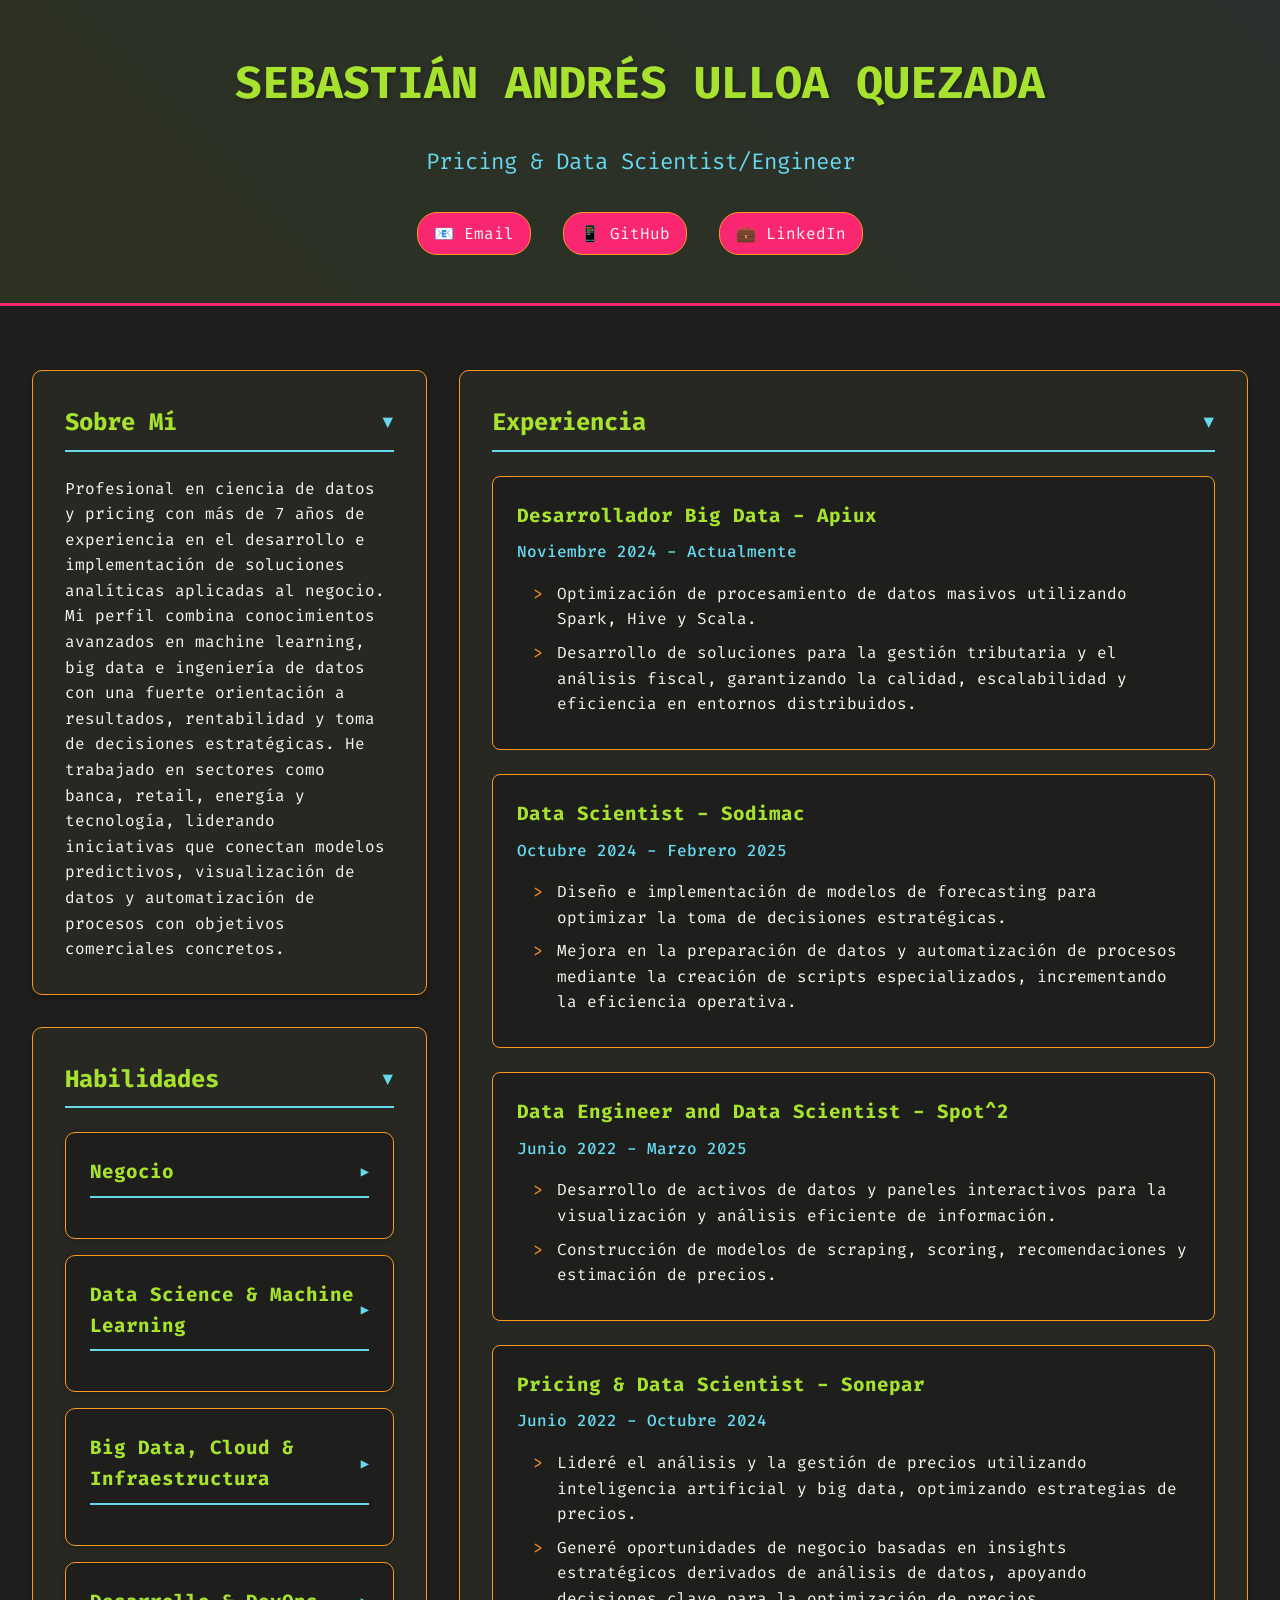
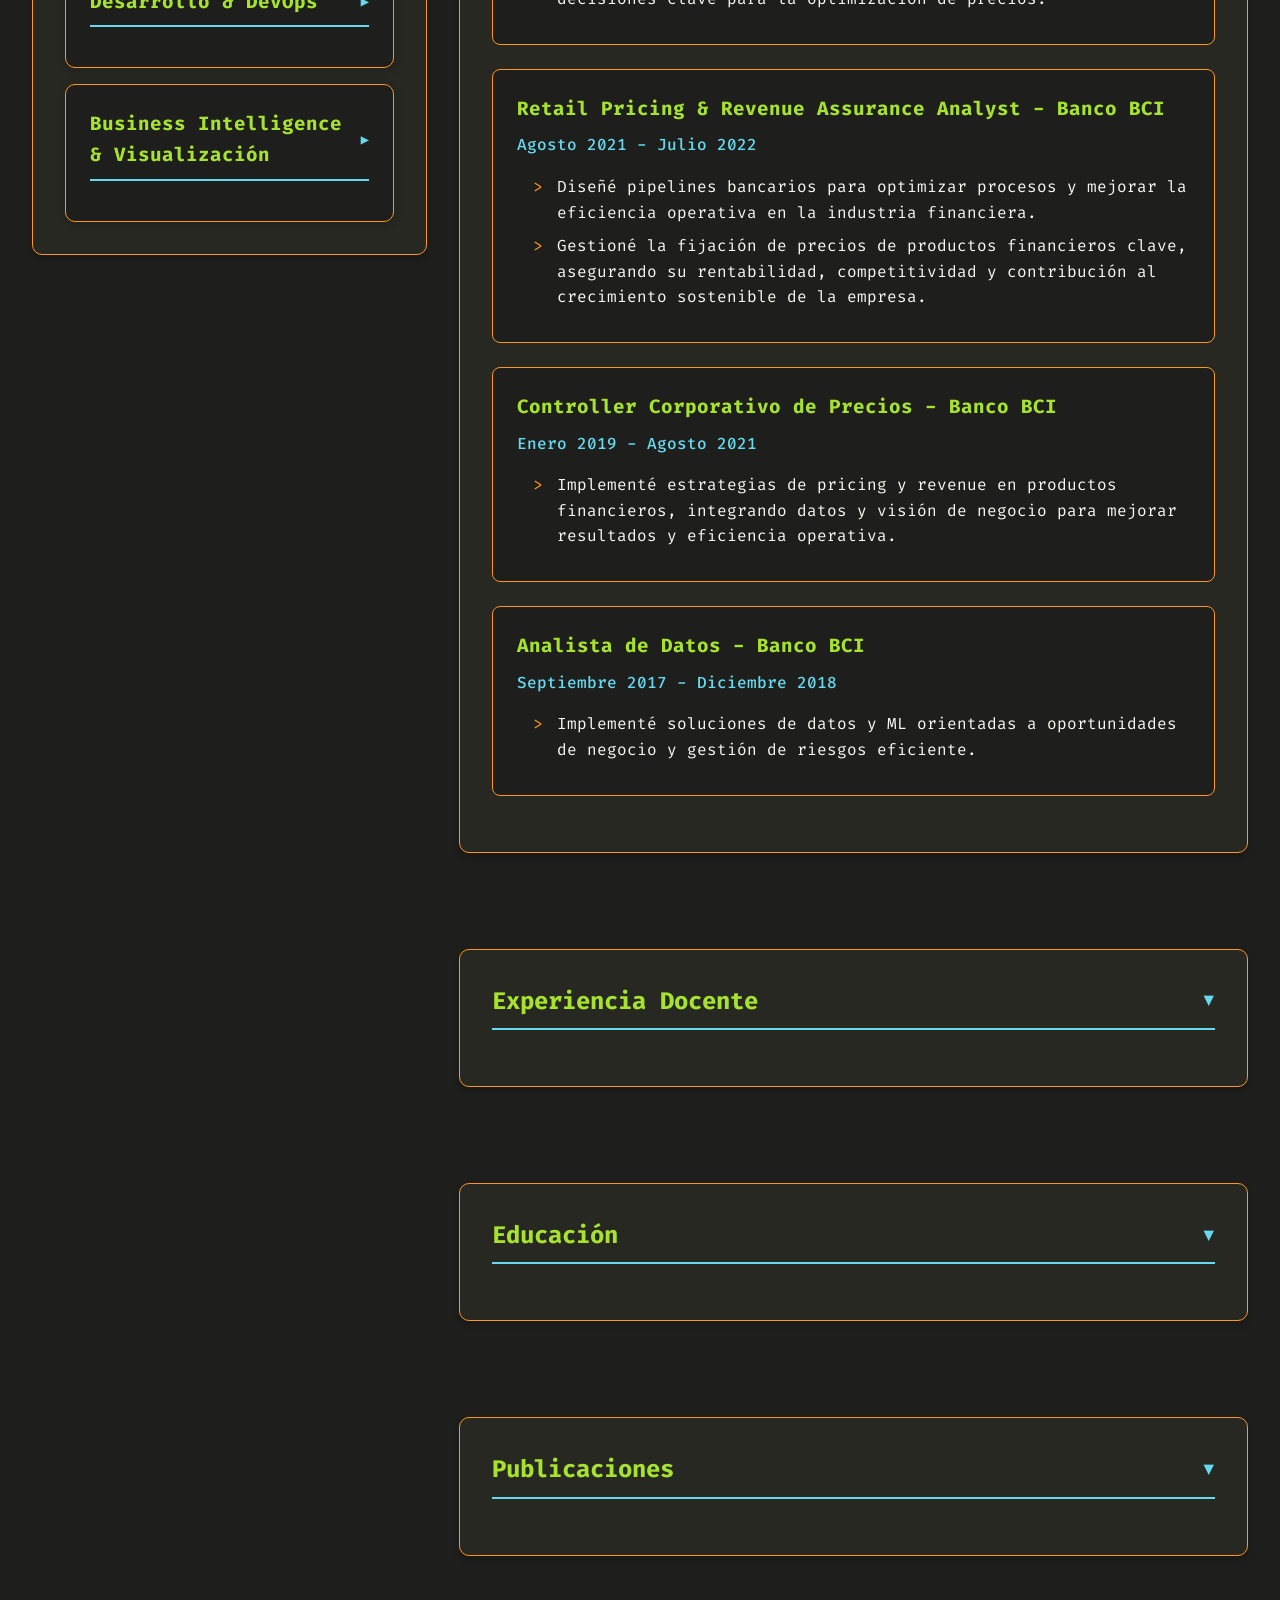
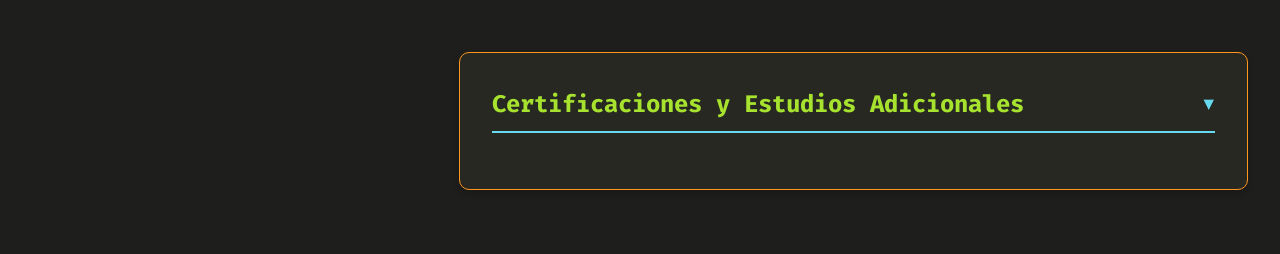
==== commit 0fe2ef8a: "sdf" ====
--- a/index.html
+++ b/index.html
@@ -58,8 +58,9 @@
             padding: 3rem 0;
             text-align: center;
             position: relative;
-            overflow: hidden;
+            overflow: visible;
             border-bottom: 3px solid var(--secondary-color);
+            z-index: 10;
         }
 
         header::before {
@@ -277,6 +278,8 @@
             justify-content: center;
             gap: 2rem;
             margin-top: 1rem;
+            position: relative;
+            z-index: 10;
         }
 
         .contact-info a {
@@ -287,6 +290,11 @@
             border-radius: 20px;
             background: var(--secondary-color);
             border: 1px solid var(--accent-3);
+            position: relative;
+            z-index: 10;
+            pointer-events: auto;
+            cursor: pointer;
+            display: inline-block;
         }
 
         .contact-info a:hover {
@@ -654,7 +662,11 @@
     <script>
         document.querySelectorAll('.section').forEach(section => {
             section.addEventListener('click', (e) => {
-                if (e.target.tagName !== 'A' && !e.target.closest('.skill-category')) {
+                if (e.target.tagName !== 'A' && 
+                    !e.target.closest('.skill-category') && 
+                    !e.target.closest('a') && 
+                    !e.target.closest('header') &&
+                    !e.target.closest('.contact-info')) {
                     const content = section.querySelector('.section-content');
                     content.classList.toggle('collapsed');
                 }
@@ -663,12 +675,17 @@
 
         document.querySelectorAll('.skill-category').forEach(category => {
             category.addEventListener('click', (e) => {
-                if (e.target.tagName !== 'A') {
+                if (e.target.tagName !== 'A' && !e.target.closest('a')) {
                     e.stopPropagation();
                     category.classList.toggle('collapsed');
                 }
             });
         });
+
+        // Prevenir que los clics en el header afecten a las secciones
+        document.querySelector('header').addEventListener('click', (e) => {
+            e.stopPropagation();
+        });
     </script>
 </body>
 </html>
